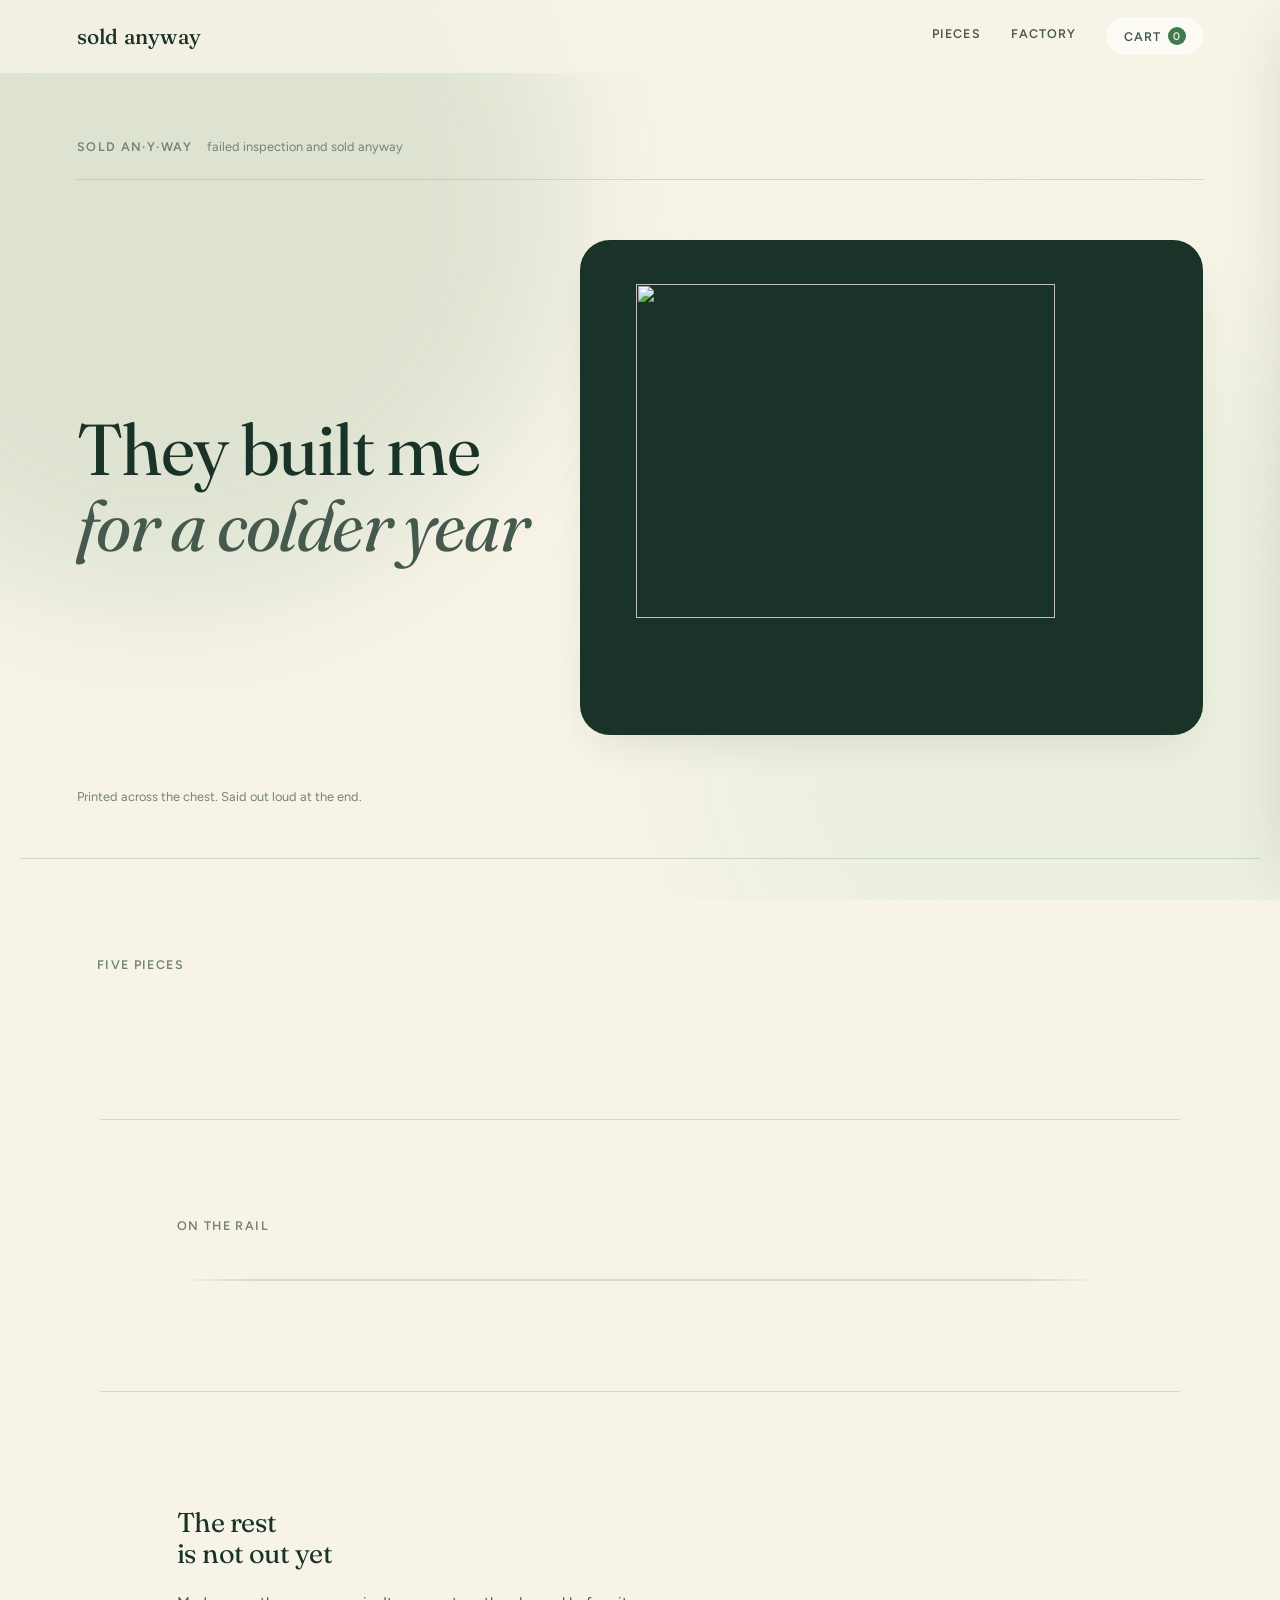
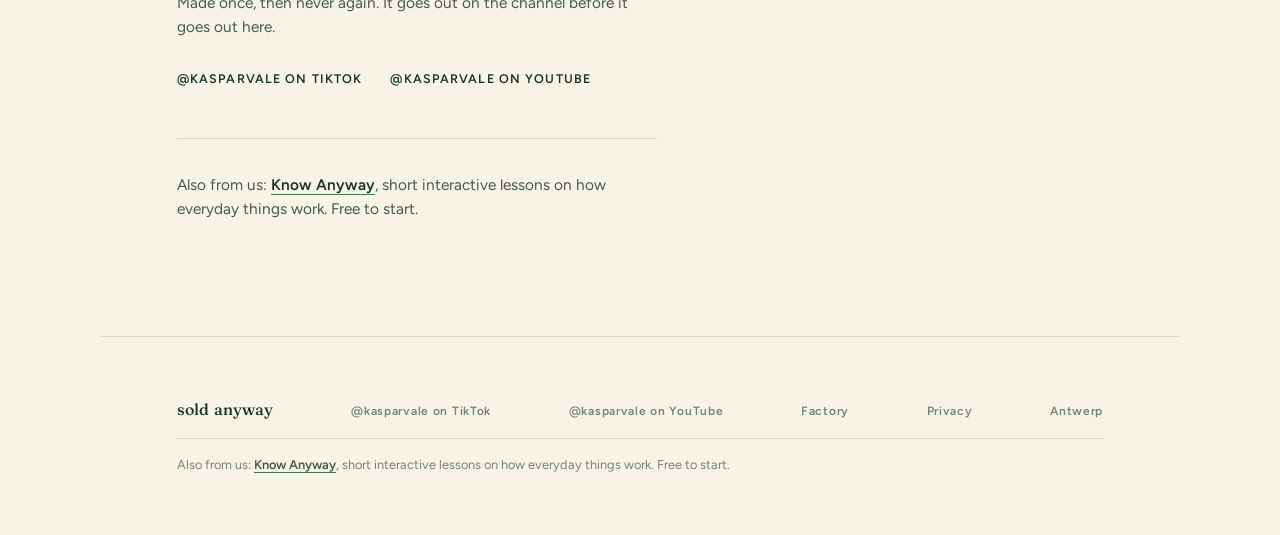
==== index.html @ ad13c568 "Restyle as a sibling of Know Anyway Look-only pass: parchment/forest-green design system replacing t" ====
<!DOCTYPE html>
<html lang="en">
<head>
<meta charset="UTF-8">
<meta name="viewport" content="width=device-width, initial-scale=1.0">
<title>sold anyway</title>
<meta name="description" content="They built me for a colder year. Six pieces.">
<link rel="icon" href="assets/favicon-32.png" sizes="32x32" type="image/png">
<link rel="icon" href="assets/favicon-16.png" sizes="16x16" type="image/png">
<link rel="icon" href="assets/favicon-512.png" sizes="512x512" type="image/png">
<link rel="apple-touch-icon" href="assets/apple-touch-icon.png">
<meta property="og:title" content="sold anyway">
<meta property="og:description" content="They built me for a colder year. Six pieces.">
<meta property="og:type" content="website">
<meta property="og:image" content="https://nicolasshamim.github.io/BlueTalk/og.png">
<meta name="twitter:card" content="summary_large_image">
<link rel="preconnect" href="https://fonts.googleapis.com">
<link rel="preconnect" href="https://fonts.gstatic.com" crossorigin>
<link href="https://fonts.googleapis.com/css2?family=Fraunces:opsz,wght@9..144,400..600&family=Figtree:wght@400;500;600;700&display=swap" rel="stylesheet">
<link rel="stylesheet" href="styles.css">
</head>
<body>

<div class="aura" aria-hidden="true"></div>

<nav id="nav">
  <a href="#top" class="wordmark">sold anyway</a>
  <div class="nav-right">
    <a href="#pieces" class="nav-link">Pieces</a>
    <a href="factory.html" class="nav-link">Factory</a>
    <button type="button" class="cart-btn" id="cartBtn" aria-haspopup="dialog" hidden>
      Cart <span class="cart-n" id="cartN">0</span>
    </button>
  </div>
</nav>

<header id="top" class="hero">
  <p class="define">
    <span>sold an&middot;y&middot;way</span>
    <em>failed inspection and sold anyway</em>
  </p>

  <div class="hero-row">
    <h1 class="line">
      <span>They built me</span>
      <span>for a colder year</span>
    </h1>

    <div class="kaspar" aria-hidden="true">
      <img src="assets/kaspar-serious.png" alt="" class="kaspar-serious">
      <img src="assets/kaspar-grin.png" alt="" class="kaspar-grin">
    </div>
  </div>

  <p class="hero-foot">Printed across the chest. Said out loud at the end.</p>
</header>

<main>

<section class="pieces" id="pieces">
  <h2 class="label" id="pieceCount">Five pieces</h2>
  <ul class="list" id="piecesList"></ul>
</section>

<section class="rack" id="rack">
  <h2 class="label">On the rail</h2>
  <div class="rail" aria-hidden="true"></div>
  <ul class="hangers" id="rackList"></ul>
</section>

<section class="join" id="more">
  <h2 class="line line-sm">The rest<br>is not out yet</h2>
  <p class="join-copy">Made once, then never again. It goes out on the channel before it goes out here.</p>
  <div class="join-links">
    <a class="join-link" href="https://www.tiktok.com/@kasparvale"
       target="_blank" rel="noopener">@kasparvale on TikTok</a>
    <a class="join-link" href="https://www.youtube.com/@kasparvale"
       target="_blank" rel="noopener">@kasparvale on YouTube</a>
  </div>

  <p class="also-from-us">Also from us: <a href="https://knowanyway.com" target="_blank" rel="noopener">Know Anyway</a>, short interactive lessons on how everyday things work. Free to start.</p>
</section>

</main>

<footer>
  <span class="wordmark wordmark-sm">sold anyway</span>
  <a href="https://www.tiktok.com/@kasparvale" class="dim"
     target="_blank" rel="noopener">@kasparvale on TikTok</a>
  <a href="https://www.youtube.com/@kasparvale" class="dim"
     target="_blank" rel="noopener">@kasparvale on YouTube</a>
  <a href="factory.html" class="dim">Factory</a>
  <a href="privacy.html" class="dim">Privacy</a>
  <span class="dim">Antwerp</span>
  <p class="footer-also">Also from us: <a href="https://knowanyway.com" target="_blank" rel="noopener">Know Anyway</a>, short interactive lessons on how everyday things work. Free to start.</p>
</footer>

<!-- VIEWER -->
<div class="viewer" id="viewer" hidden aria-hidden="true">
  <button type="button" class="viewer-close" id="viewerClose" aria-label="Close">&times;</button>

  <div class="viewer-stage">
    <div class="viewer-clip" id="viewerClip">
      <div class="viewer-lens" id="viewerLens">
        <img id="viewerFront" alt="">
        <img id="viewerBack" alt="">
      </div>
    </div>
  </div>

  <div class="viewer-bar">
    <div class="faces" role="group" aria-label="Which side">
      <button type="button" class="face" data-face="front" aria-pressed="true">Front</button>
      <button type="button" class="face" data-face="back" aria-pressed="false">Back</button>
    </div>
    <div class="viewer-colours" id="viewerColours" role="group" aria-label="Colour"></div>
    <button type="button" class="zoom" id="viewerZoom" aria-pressed="false">Zoom in</button>
    <button type="button" class="holo" id="viewerHolo" aria-pressed="false">Hologram</button>
  </div>

  <div class="viewer-cap"><span id="viewerName"></span><em id="viewerLine"></em></div>
</div>

<!-- CART -->
<div class="drawer-scrim" id="drawerScrim" hidden></div>
<aside class="drawer" id="drawer" role="dialog" aria-modal="true" aria-labelledby="drawerTitle" hidden>
  <div class="drawer-head">
    <h2 id="drawerTitle" class="label">Cart</h2>
    <button type="button" class="drawer-close" id="drawerClose" aria-label="Close cart">&times;</button>
  </div>

  <div class="drawer-body" id="drawerBody"></div>

  <div class="drawer-foot">
    <div class="drawer-total">
      <span>Total</span>
      <span id="cartTotal">&mdash;</span>
    </div>
    <p class="drawer-note">Shipping and tax are calculated at checkout.</p>
    <button type="button" class="checkout" id="checkoutBtn">Checkout</button>
    <p class="drawer-msg" id="drawerMsg" role="status" aria-live="polite"></p>
  </div>
</aside>

<script src="config.js"></script>
<script src="shop.js"></script>
<script src="script.js"></script>
</body>
</html>
---- styles.css ----
/* ============================================================
   SOLD ANYWAY
   Restyled as a sibling of Know Anyway: warm parchment, deep
   forest green, glass surfaces, Fraunces + Figtree, calm motion.
   Follows the visitor's OS light/dark setting — no toggle.
   Layout, structure and behaviour are unchanged; this file only
   repaints them.
   ============================================================ */

:root{
  --canvas:        #f7f4e7;
  --canvas-raised: #fdfbf1;
  --ink:           #1a3329;
  --ink-2:         #46594e;
  --ink-3:         #74837a;
  --accent:        #3f7a4f;
  --accent-2:      #5fae6c;
  --accent-soft:   #d3e6d1;
  --surface-strong:#1a3329;
  --on-strong:     #f4f1e3;
  --glass-fill:    rgba(255,255,255,.55);
  --glass-stroke:  rgba(255,255,255,.7);
  --line:          rgba(26,51,41,.14);
  --shadow:        rgba(31,45,33,.14);

  /* A real, if muted, error/sold-out colour — never the accent. */
  --warn: #b5533c;

  --f-head: 'Fraunces', Georgia, 'Times New Roman', serif;
  --f-body: 'Figtree', -apple-system, BlinkMacSystemFont, 'Segoe UI', sans-serif;

  --fs-display: clamp(2.4rem, 7vw, 4.5rem);
  --fs-title:   1.7rem;
  --fs-headline:1.28rem;
  --fs-body:    0.96rem;
  --fs-caption: 0.8rem;
  --fs-eyebrow: 0.78rem;

  --pad:  clamp(22px, 6vw, 84px);
  --maxw: 1080px;

  --ease: cubic-bezier(.2,.7,.2,1);
  --dur:  .4s;
}
@media (prefers-color-scheme: dark){
  :root{
    --canvas:        #0f1512;
    --canvas-raised: #17201c;
    --ink:           #e9f1e5;
    --ink-2:         #aebdb1;
    --ink-3:         #7f8d82;
    --accent:        #86cf8c;
    --accent-2:      #6dbb77;
    --accent-soft:   #294636;
    --surface-strong:#213c33;
    --on-strong:     #eef4ea;
    --glass-fill:    rgba(255,255,255,.05);
    --glass-stroke:  rgba(255,255,255,.12);
    --line:          rgba(233,241,229,.14);
    --shadow:        rgba(0,0,0,.4);
  }
}
@media (prefers-reduced-motion:reduce){ :root{ --dur:.01s; } }

*,*::before,*::after{ box-sizing:border-box; }

html{ scroll-behavior:smooth; overflow-x:hidden; overscroll-behavior:none; }
@media (prefers-reduced-motion:reduce){ html{ scroll-behavior:auto; } }

body{
  margin:0;
  background:var(--canvas);
  position:relative;
  overscroll-behavior:none;
  color:var(--ink);
  font-family:var(--f-body);
  font-weight:400;
  font-size:var(--fs-body);
  line-height:1.55;
  -webkit-font-smoothing:antialiased;
  transition:background .3s ease, color .3s ease;
}

a{ color:inherit; text-decoration:none; }
p{ margin:0; }

.sr-only{
  position:absolute; width:1px; height:1px; padding:0; margin:-1px;
  overflow:hidden; clip:rect(0 0 0 0); white-space:nowrap; border:0;
}
:focus-visible{ outline:2px solid var(--accent); outline-offset:3px; border-radius:2px; }

.label{
  font-family:var(--f-body); font-weight:600; font-size:var(--fs-eyebrow);
  letter-spacing:.11em; text-transform:uppercase; color:var(--ink-3);
  margin:0;
}
.dim{ color:var(--ink-3); }
.caption{ font-size:var(--fs-caption); line-height:1.4; color:var(--ink-3); }

/* --- motion: sections settle in, they don't announce themselves --- */
@keyframes riseIn{
  from{ opacity:0; transform:translateY(8px); }
  to  { opacity:1; transform:translateY(0); }
}
.pieces, .rack, .join, .cases, .factory-scene{
  animation:riseIn var(--dur) var(--ease) both;
}

/* --- aura: the only thing behind the page now --------------------- */
.aura{
  position:fixed; inset:0; z-index:0; pointer-events:none; overflow:hidden;
}
.aura::before, .aura::after{
  content:''; position:absolute; width:62vmax; height:62vmax; border-radius:50%;
  filter:blur(70px);
}
.aura::before{
  top:-22%; left:-18%;
  background:color-mix(in srgb, var(--accent) 14%, transparent);
}
.aura::after{
  bottom:-24%; right:-16%;
  background:color-mix(in srgb, var(--accent-soft) 30%, transparent);
}

nav, main, header, footer, .drawer, .drawer-scrim{ position:relative; z-index:1; }

/* --- glass + buttons: the two surfaces everything else is built from */
.glass{
  background:var(--glass-fill);
  border:1px solid var(--glass-stroke);
  backdrop-filter:blur(14px); -webkit-backdrop-filter:blur(14px);
  border-radius:22px;
}
.btn{
  display:inline-flex; align-items:center; justify-content:center; gap:8px;
  font-family:var(--f-body); font-weight:600; font-size:14px;
  border-radius:22px; padding:15px 26px; cursor:pointer;
  transition:transform .18s var(--ease), opacity .18s var(--ease),
             background .2s ease, color .2s ease, border-color .2s ease;
}
.btn:active{ transform:scale(.98); opacity:.92; }
.btn-primary{
  background:var(--surface-strong); color:var(--on-strong);
  border:1px solid rgba(255,255,255,.06);
}
.btn-primary:hover:not(:disabled){ opacity:.92; }
.btn-primary:disabled{ opacity:.4; cursor:default; }
.btn-secondary{
  background:var(--glass-fill); color:var(--ink);
  border:1px solid var(--glass-stroke);
  backdrop-filter:blur(14px); -webkit-backdrop-filter:blur(14px);
}
.btn-secondary:hover:not(:disabled){ border-color:var(--accent); }
.btn-secondary:disabled{ opacity:.4; cursor:default; }
.btn-secondary[aria-pressed="true"]{
  background:var(--accent-soft); color:var(--ink); border-color:var(--accent);
}

/* --- nav ---------------------------------------------------- */
#nav{
  position:sticky; top:0; z-index:20;
  display:flex; flex-wrap:wrap; align-items:center; justify-content:space-between;
  row-gap:8px;
  padding:18px var(--pad);
  background:color-mix(in srgb, var(--canvas) 78%, transparent);
  backdrop-filter:blur(16px); -webkit-backdrop-filter:blur(16px);
  border-bottom:1px solid transparent;
  transition:border-color .3s;
}
#nav.stuck{ border-bottom-color:var(--line); }

.wordmark{
  font-family:var(--f-head); font-weight:500; font-size:21px;
  letter-spacing:.01em; color:var(--ink); white-space:nowrap;
  text-transform:lowercase;
}
.wordmark-sm{ font-size:16px; }
@media (max-width:520px){ .wordmark{ font-size:17px; } }
.nav-right{
  display:flex; align-items:center; flex-wrap:wrap;
  gap:clamp(10px,3vw,30px); margin-left:auto;
}

.cart-btn{
  display:inline-flex; align-items:center; gap:7px;
  background:var(--glass-fill); border:1px solid var(--glass-stroke);
  backdrop-filter:blur(14px); -webkit-backdrop-filter:blur(14px);
  border-radius:999px; padding:8px 16px; cursor:pointer;
  font-family:var(--f-body); font-weight:600; font-size:var(--fs-eyebrow);
  letter-spacing:.09em; text-transform:uppercase; color:var(--ink-2);
  transition:border-color .2s, color .2s;
}
.cart-btn:hover{ color:var(--ink); border-color:var(--accent); }
.cart-n{
  display:inline-grid; place-items:center; min-width:18px; height:18px; padding:0 5px;
  background:var(--accent); color:var(--on-strong); border-radius:999px;
  font-size:11px; font-variant-numeric:tabular-nums;
}

.nav-link{
  font-family:var(--f-body); font-weight:600;
  font-size:var(--fs-eyebrow); letter-spacing:.09em; text-transform:uppercase;
  color:var(--ink-2);
  border-bottom:1px solid transparent; padding-bottom:3px;
  transition:color .2s, border-color .2s;
}
.nav-link:hover{ color:var(--ink); border-bottom-color:var(--accent); }

/* --- hero --------------------------------------------------- */
.hero{
  max-width:1360px; margin:0 auto;
  padding:clamp(36px,5vw,72px) var(--pad) clamp(32px,4vw,56px);
}

.define{
  display:flex; flex-wrap:wrap; align-items:baseline; gap:6px 14px;
  padding-bottom:22px; margin-bottom:clamp(34px,6vw,60px);
  border-bottom:1px solid var(--line);
}
.define span{
  font-family:var(--f-body); font-weight:600; font-size:var(--fs-eyebrow);
  letter-spacing:.11em; text-transform:uppercase; color:var(--ink-3);
}
.define em{
  font-style:normal; font-size:var(--fs-caption); color:var(--ink-3);
}

.line{
  font-family:var(--f-head); font-weight:400;
  font-size:var(--fs-display);
  line-height:1.05; letter-spacing:-.02em;
  margin:0; color:var(--ink);
}
.line span{ display:block; }
.line span:last-child{ color:var(--ink-2); font-style:italic; font-weight:400; }
.line-sm{ font-size:var(--fs-title); line-height:1.14; }

.hero-row{
  display:flex; align-items:center; justify-content:space-between;
  gap:clamp(20px,4vw,56px);
}
.hero-row .line{ flex:0 0 auto; }

/* Light line-art drawn for a dark ground vanishes on parchment, so it
   gets its own deep-green plate to stand on in either theme — the
   plate reads as a deliberate frame, not a fix. */
.kaspar{
  position:relative; flex:1 1 380px; min-width:220px; max-width:660px;
  aspect-ratio:900/715;
  background:var(--surface-strong); border-radius:30px;
  box-shadow:0 18px 46px -18px var(--shadow);
  transition:box-shadow .3s ease;
}
.kaspar:hover{ box-shadow:0 22px 56px -16px var(--shadow); }
.kaspar img{
  position:absolute; inset:9%; width:82%; height:82%;
  object-fit:contain; transition:opacity .6s var(--ease);
}
.kaspar-grin{ opacity:0; }
.kaspar:hover .kaspar-grin{ opacity:1; }
.kaspar:hover .kaspar-serious{ opacity:0; }

@media (max-width:720px){
  .hero-row{ flex-direction:column-reverse; align-items:center; text-align:center; gap:clamp(18px,5vw,32px); }
  .kaspar{ flex:0 0 auto; width:clamp(200px,64vw,320px); max-width:320px; }
}

.hero-foot{
  margin-top:clamp(30px,5vw,52px);
  font-size:var(--fs-caption); color:var(--ink-3);
}

/* --- pieces ------------------------------------------------- */
.pieces{
  max-width:min(1240px, 100%); margin:0 auto;
  padding:clamp(50px,8vw,96px) var(--pad);
  border-top:1px solid var(--line);
}
.list{
  list-style:none; margin:clamp(28px,4vw,48px) 0 0; padding:0;
  display:grid; gap:clamp(18px,2vw,28px);
  grid-template-columns:repeat(auto-fill,minmax(240px,1fr));
}
.piece{
  display:flex; flex-direction:column;
  background:var(--glass-fill); border:1px solid var(--glass-stroke);
  backdrop-filter:blur(14px); -webkit-backdrop-filter:blur(14px);
  border-radius:22px; overflow:hidden;
  box-shadow:0 18px 40px -28px var(--shadow);
}

.plate{
  position:relative; aspect-ratio:4/5; overflow:hidden;
  background:var(--canvas-raised);
  display:flex; align-items:center; justify-content:center;
}
.plate img{
  width:100%; height:100%; object-fit:cover; display:block;
  transition:transform .8s var(--ease);
}
.piece:hover .plate img{ transform:scale(1.035); }
.plate-wait{
  font-size:var(--fs-caption); letter-spacing:.02em; color:var(--ink-3);
}
.p-n{
  position:absolute; top:11px; left:13px;
  font-family:var(--f-body); font-weight:600; font-size:11px; letter-spacing:.1em;
  color:var(--on-strong); background:color-mix(in srgb, var(--surface-strong) 72%, transparent);
  padding:2px 8px; border-radius:999px;
}

.p-body{ padding:18px 20px 20px; display:flex; flex-direction:column; flex:1; }
.p-head{ display:flex; justify-content:space-between; align-items:baseline; gap:4px 14px; flex-wrap:wrap; }
.p-name{
  margin:0; font-family:var(--f-head); font-weight:500;
  font-size:var(--fs-headline); line-height:1.2; color:var(--ink);
}
.p-price{
  font-family:var(--f-body); font-weight:600; font-size:14px;
  color:var(--ink-2); font-variant-numeric:tabular-nums; white-space:nowrap;
}
.p-line{
  margin:8px 0 0; font-family:var(--f-head); font-weight:400; font-style:italic;
  font-size:16px; line-height:1.35; color:var(--ink-2);
}


/* --- buy: colourway, size, add ------------------------------- */
.buy{ margin-top:auto; padding-top:18px; display:flex; flex-direction:column; gap:13px; }

.colours{ display:flex; align-items:center; gap:9px; flex-wrap:wrap; }
.sw{
  width:22px; height:22px; padding:0; cursor:pointer;
  background:none; border:1px solid var(--line); border-radius:50%;
  display:grid; place-items:center;
  transition:border-color .25s ease, transform .25s ease;
}
.sw i{
  display:block; width:14px; height:14px; border-radius:50%;
  box-shadow:inset 0 0 0 1px rgba(0,0,0,.18);
}
.sw:hover{ border-color:var(--ink-3); }
.sw[aria-pressed="true"]{ border-color:var(--accent); transform:scale(1.1); }
.sw-name{
  margin-left:5px; font-family:var(--f-body); font-weight:600; font-size:12px;
  letter-spacing:.04em; color:var(--ink-2);
}

.sizes{ display:flex; flex-wrap:wrap; gap:7px; }
.size{
  min-width:44px; min-height:36px; padding:8px 14px; cursor:pointer;
  background:var(--glass-fill); color:var(--ink-2);
  border:1px solid var(--glass-stroke); border-radius:999px;
  font-family:var(--f-body); font-weight:600; font-size:13px;
  transition:background .22s ease, color .22s ease, border-color .22s ease;
}
.size:hover:not(:disabled){ border-color:var(--accent); color:var(--ink); }
.size:disabled{ opacity:.4; cursor:default; text-decoration:line-through; }
.size[aria-pressed="true"]{
  background:var(--accent-soft); color:var(--ink); border-color:var(--accent);
}

.buyrow{ display:flex; align-items:center; gap:14px; flex-wrap:wrap; }
.add{
  padding:12px 26px; cursor:pointer; min-height:44px;
  background:var(--surface-strong); color:var(--on-strong);
  border:1px solid rgba(255,255,255,.06); border-radius:22px;
  font-family:var(--f-body); font-size:14px; font-weight:600;
  transition:transform .18s var(--ease), opacity .18s ease, border-color .22s ease;
}
.add:active:not(:disabled){ transform:scale(.98); opacity:.92; }
.add:hover:not(:disabled){ opacity:.9; }
.add:disabled{ background:var(--glass-fill); color:var(--ink-3); border-color:var(--glass-stroke); cursor:default; }
.added{
  font-family:var(--f-body); font-weight:600; font-size:var(--fs-eyebrow);
  letter-spacing:.06em; color:var(--accent);
}

/* --- join --------------------------------------------------- */
.join{
  max-width:var(--maxw); margin:0 auto;
  padding:clamp(56px,9vw,120px) var(--pad);
  border-top:1px solid var(--line);
}
.join-copy{ margin-top:22px; color:var(--ink-2); max-width:48ch; }

.join-links{ display:flex; flex-wrap:wrap; gap:12px 28px; margin-top:30px; }

.join-link{
  display:inline-block; padding-bottom:5px;
  font-family:var(--f-body); font-size:var(--fs-eyebrow); font-weight:600;
  letter-spacing:.09em; text-transform:uppercase; color:var(--ink);
  border-bottom:1px solid transparent;
  transition:color .25s ease, border-color .25s ease;
}
.join-link:hover{ color:var(--accent); border-bottom-color:var(--accent); }

.also-from-us{
  margin-top:clamp(30px,5vw,44px); padding-top:clamp(24px,4vw,34px);
  border-top:1px solid var(--line);
  max-width:48ch; color:var(--ink-2);
}
.also-from-us a{
  color:var(--ink); font-weight:600; border-bottom:1px solid var(--accent);
  transition:color .2s ease;
}
.also-from-us a:hover{ color:var(--accent); }

/* --- footer ------------------------------------------------- */
footer{
  max-width:var(--maxw); margin:0 auto;
  display:flex; flex-wrap:wrap; justify-content:space-between; align-items:baseline; gap:10px 20px;
  padding:clamp(34px,5vw,60px) var(--pad);
  border-top:1px solid var(--line);
  font-family:var(--f-body); font-weight:600; font-size:12px;
  letter-spacing:.06em; color:var(--ink-3);
}
footer a.dim{ color:var(--ink-3); transition:color .2s; }
footer a.dim:hover{ color:var(--accent); }
.footer-also{
  flex-basis:100%; order:99; margin-top:6px; padding-top:16px;
  border-top:1px solid var(--line);
  font-weight:400; font-size:var(--fs-caption); color:var(--ink-3);
  letter-spacing:normal;
}
.footer-also a{ color:var(--ink-2); font-weight:600; border-bottom:1px solid var(--accent); }
.footer-also a:hover{ color:var(--accent); }

/* --- cart drawer -------------------------------------------- */
.drawer-scrim{
  position:fixed; inset:0; z-index:60;
  background:rgba(15,21,18,.4);
  backdrop-filter:blur(3px);
  opacity:0; transition:opacity .28s;
}
.drawer-scrim.open{ opacity:1; }

.drawer{
  position:fixed; top:0; right:0; bottom:0; z-index:61;
  width:min(430px, 100vw);
  display:flex; flex-direction:column;
  background:var(--canvas-raised); border-left:1px solid var(--line);
  box-shadow:-24px 0 60px -30px var(--shadow);
  transform:translateX(100%); transition:transform .3s ease;
}
.drawer.open{ transform:none; }
@media (prefers-reduced-motion:reduce){
  .drawer{ transition:none; }
  .drawer-scrim{ transition:none; }
}

.drawer-head{
  display:flex; align-items:center; justify-content:space-between;
  padding:20px 24px; border-bottom:1px solid var(--line);
}
.drawer-close{
  background:none; border:0; cursor:pointer; padding:6px;
  color:var(--ink-3); font-size:24px; line-height:1; transition:color .2s;
}
.drawer-close:hover{ color:var(--ink); }

.drawer-body{ flex:1; overflow-y:auto; padding:8px 24px; }
.drawer-empty{ padding:36px 0; color:var(--ink-3); font-size:14px; }

.cart-line{
  display:grid; grid-template-columns:1fr auto;
  gap:4px 16px; padding:20px 0; border-bottom:1px solid var(--line);
}
.cart-line-name{
  font-family:var(--f-head); font-weight:500; font-size:17px;
  color:var(--ink);
}
.cart-line-size{ grid-column:1; font-size:var(--fs-caption); color:var(--ink-3); }
.cart-line-price{ grid-row:1; grid-column:2; font-size:14px; color:var(--ink); font-weight:600; font-variant-numeric:tabular-nums; }

.qty{ grid-column:1; display:flex; align-items:center; gap:2px; margin-top:10px; }
.qty button{
  width:30px; height:30px; cursor:pointer;
  background:var(--glass-fill); color:var(--ink-2); border:1px solid var(--glass-stroke);
  border-radius:999px;
  font-family:var(--f-body); font-size:14px; line-height:1;
  transition:color .2s, border-color .2s;
}
.qty button:hover{ color:var(--ink); border-color:var(--accent); }
.qty span{
  min-width:34px; text-align:center; font-size:13px; color:var(--ink);
  font-variant-numeric:tabular-nums;
}
.drop{
  grid-column:2; align-self:end; background:none; border:0; padding:6px; cursor:pointer;
  font-family:var(--f-body); font-weight:600; font-size:var(--fs-eyebrow);
  letter-spacing:.06em; color:var(--ink-3); transition:color .2s;
}
.drop:hover{ color:var(--warn); }

.drawer-foot{
  margin:0 16px 16px; padding:20px; border-radius:22px;
  background:var(--glass-fill); border:1px solid var(--glass-stroke);
  backdrop-filter:blur(14px); -webkit-backdrop-filter:blur(14px);
}
.drawer-total{
  display:flex; justify-content:space-between; align-items:baseline;
  font-family:var(--f-head); font-size:20px; color:var(--ink);
}
.drawer-total span:first-child{
  font-family:var(--f-body); font-weight:600; font-size:var(--fs-eyebrow);
  letter-spacing:.09em; text-transform:uppercase; color:var(--ink-3);
}
.drawer-total span:last-child{ font-variant-numeric:tabular-nums; }
.drawer-note{ margin-top:8px; font-size:12px; color:var(--ink-3); }

.checkout{
  width:100%; margin-top:18px; padding:16px; cursor:pointer; min-height:44px;
  background:var(--surface-strong); color:var(--on-strong);
  border:1px solid rgba(255,255,255,.06); border-radius:22px;
  font-family:var(--f-body); font-size:15px; font-weight:600;
  transition:transform .18s var(--ease), opacity .2s ease;
}
.checkout:active:not(:disabled){ transform:scale(.98); opacity:.92; }
.checkout:hover:not(:disabled){ opacity:.9; }
.checkout:disabled{ opacity:.4; cursor:default; }

.drawer-msg{
  margin-top:12px; min-height:18px;
  font-size:12.5px; color:var(--ink-3); line-height:1.5;
}
.drawer-msg.bad{ color:var(--warn); }

/* --- prose page ---------------------------------------------- */
.prose{
  max-width:min(65ch, 100%); margin:0 auto;
  padding:clamp(48px,8vw,110px) var(--pad) clamp(40px,6vw,90px);
}
.prose h1{ margin-bottom:clamp(30px,5vw,54px); }
.prose h2{
  font-family:var(--f-head); font-weight:500; font-size:var(--fs-headline);
  color:var(--ink);
  margin:clamp(38px,5vw,58px) 0 16px;
}
.prose p{ color:var(--ink-2); margin-bottom:1.1em; }
.prose code{
  font-family:ui-monospace, Menlo, monospace; font-size:.9em;
  color:var(--ink); background:var(--canvas-raised);
  border:1px solid var(--line); padding:1px 7px; border-radius:4px;
}
.prose .intro{
  color:var(--ink); border-left:2px solid var(--accent);
  padding:2px 0 2px 18px; margin-bottom:8px;
}
.prose a{ color:var(--ink); border-bottom:1px solid var(--accent); }
.prose a:hover{ color:var(--accent); }
.prose .updated{ margin-top:clamp(40px,6vw,64px); font-size:var(--fs-caption); color:var(--ink-3); }

/* --- viewer -------------------------------------------------- */
.viewer[hidden]{ display:none !important; }
.viewer{
  position:fixed; inset:0; z-index:80;
  display:flex; flex-direction:column; align-items:center; justify-content:center;
  gap:clamp(18px,3.4vh,34px);
  padding:clamp(52px,8vh,88px) clamp(20px,7vw,110px) clamp(30px,5vh,58px);
  background:color-mix(in srgb, var(--canvas) 92%, transparent);
  backdrop-filter:blur(10px); -webkit-backdrop-filter:blur(10px);
  opacity:0; transition:opacity .38s ease;
}
.viewer.open{ opacity:1; }
.viewer-stage{
  position:relative; margin:0;
  width:min(72vw,480px); height:min(47vh,540px); max-width:100%;
  transform:translateY(26px) scale(.86); opacity:0;
  transition:transform .82s cubic-bezier(.16,.84,.24,1), opacity .5s ease;
}
/* A dark colourway on a dark ground still needs its own light. */
.viewer-stage::before{
  content:''; position:absolute; inset:-22% -20%; z-index:0;
  background:radial-gradient(52% 48% at 50% 44%,
    var(--accent-soft), color-mix(in srgb, var(--accent-soft) 55%, transparent) 36%,
    color-mix(in srgb, var(--accent-soft) 20%, transparent) 62%, transparent 84%);
  filter:blur(22px);
  pointer-events:none;
}
.viewer.open .viewer-stage{ transform:none; opacity:1; }

.viewer-clip{
  position:absolute; inset:0; z-index:1; cursor:zoom-in;
  perspective:1000px;
}
.viewer.zoomed .viewer-clip{ overflow:hidden; cursor:zoom-out; touch-action:none; }
.viewer-lens{
  position:absolute; inset:0;
  --zs:1; --ox:50%; --oy:50%;
  transform-origin:var(--ox) var(--oy);
  transition:transform .55s var(--ease);
  will-change:transform;
}
.viewer.zoomed .viewer-lens{ transform:scale(var(--zs)); }

.viewer-stage img{
  position:absolute; inset:0; width:100%; height:100%; object-fit:contain;
  transition:opacity .85s ease, transform .85s ease;
  backface-visibility:hidden; -webkit-backface-visibility:hidden;
  filter:drop-shadow(0 26px 40px var(--shadow));
}
.viewer.zoomed .viewer-stage img{ filter:none; }
#viewerBack{ opacity:0; transform:rotateY(-14deg) scale(.98); }
.viewer.turned #viewerFront{ opacity:0; transform:rotateY(14deg) scale(.98); }
.viewer.turned #viewerBack{ opacity:1; transform:none; }

/* --- viewer controls: one quiet glass bar --------------------- */
.viewer-bar{
  position:relative; z-index:2;
  display:flex; align-items:center; justify-content:center;
  gap:10px; flex-wrap:wrap;
  padding:8px; border-radius:999px;
  background:var(--glass-fill); border:1px solid var(--glass-stroke);
  backdrop-filter:blur(14px); -webkit-backdrop-filter:blur(14px);
  opacity:0; transition:opacity .5s ease .24s;
}
.viewer.open .viewer-bar{ opacity:1; }
.faces{
  display:flex; padding:3px; border-radius:999px; background:var(--canvas);
}
.face{
  padding:8px 16px; cursor:pointer; border-radius:999px;
  background:none; color:var(--ink-3); border:0;
  font-family:var(--f-body); font-weight:600; font-size:13px;
  transition:background .25s ease, color .25s ease, box-shadow .25s ease;
}
.face:hover:not(:disabled){ color:var(--ink); }
.face[aria-pressed="true"]{
  background:var(--canvas-raised); color:var(--ink);
  box-shadow:0 3px 10px -4px var(--shadow);
}
.face:disabled{ opacity:.4; cursor:default; }

.viewer-colours{ display:flex; align-items:center; gap:8px; padding:0 6px; }
.viewer-colours[hidden]{ display:none; }

.zoom, .holo{
  padding:8px 16px; cursor:pointer; border-radius:999px;
  background:none; color:var(--ink-2); border:1px solid transparent;
  font-family:var(--f-body); font-weight:600; font-size:13px;
  transition:background .25s ease, color .25s ease, border-color .25s ease, opacity .2s ease;
}
.zoom:hover, .holo:hover:not(:disabled){ color:var(--ink); border-color:var(--line); }
.zoom[aria-pressed="true"], .holo[aria-pressed="true"]{
  background:var(--accent-soft); color:var(--ink); border-color:var(--accent);
}
.holo:disabled, .zoom:disabled{ opacity:.35; cursor:default; }

.viewer-cap{
  margin:0; text-align:center; opacity:0; transition:opacity .5s ease .3s;
}
.viewer.open .viewer-cap{ opacity:1; }
.viewer-cap span{
  display:block; font-family:var(--f-head); font-weight:500; font-size:var(--fs-headline);
  color:var(--ink);
}
.viewer-cap em{
  display:block; margin-top:8px; font-family:var(--f-head); font-style:italic;
  font-weight:400; font-size:16px; color:var(--ink-2);
}
.viewer-close{
  position:absolute; top:22px; right:26px; z-index:2;
  width:40px; height:40px; display:flex; align-items:center; justify-content:center;
  background:var(--glass-fill); border:1px solid var(--glass-stroke); border-radius:999px;
  backdrop-filter:blur(14px); -webkit-backdrop-filter:blur(14px);
  color:var(--ink-2); font-size:26px; line-height:1;
  cursor:pointer; transition:color .2s;
}
.viewer-close:hover{ color:var(--ink); }
@media (prefers-reduced-motion:reduce){
  .viewer, .viewer-stage, .viewer-stage img, .viewer-cap,
  .viewer-bar, .viewer-lens{ transition:none; }
}

/* --- hologram: same turntable, retuned to a warm, quiet glow --- */
.viewer.holo .viewer-lens{
  transform-style:preserve-3d; -webkit-transform-style:preserve-3d;
  animation:holoSpin 5s linear infinite; animation-delay:-0.6s;
}
.viewer.holo .viewer-stage img{
  opacity:1 !important; transform:none !important;
  filter:drop-shadow(0 26px 40px var(--shadow));
}
.viewer.holo #viewerFront{ transform:rotateY(0deg) !important; }
.viewer.holo #viewerBack{ transform:rotateY(180deg) !important; }

@keyframes holoSpin{ from{ transform:rotateY(0deg); } to{ transform:rotateY(360deg); } }

.viewer.holo .viewer-stage::before{
  background:radial-gradient(52% 48% at 50% 44%,
    color-mix(in srgb, var(--accent) 30%, var(--canvas-raised)),
    color-mix(in srgb, var(--accent) 16%, transparent) 40%,
    color-mix(in srgb, var(--accent) 5%, transparent) 64%, transparent 84%);
  animation:holoPulse 3.4s ease-in-out infinite;
}
.viewer.holo .viewer-stage::after{
  content:''; position:absolute; inset:0; z-index:2; pointer-events:none;
  background:repeating-linear-gradient(0deg,
    color-mix(in srgb, var(--on-strong) 8%, transparent) 0px,
    color-mix(in srgb, var(--on-strong) 8%, transparent) 1px,
    transparent 2px, transparent 4px);
  mix-blend-mode:soft-light;
  animation:holoScan 5.5s linear infinite;
}
@keyframes holoPulse{ 0%,100%{ opacity:.7; } 50%{ opacity:1; } }
@keyframes holoScan{ from{ background-position:0 0; } to{ background-position:0 240px; } }

.viewer.holo .viewer-stage{ animation:holoFlicker 9s ease-in-out infinite; }
@keyframes holoFlicker{
  0%, 91%, 100%{ opacity:1; }
  92%{ opacity:.88; } 93%{ opacity:1; } 96%{ opacity:.93; } 97%{ opacity:1; }
}

@media (prefers-reduced-motion:reduce){
  .viewer.holo .viewer-lens{ animation:none; transform:rotateY(-28deg); }
  .viewer.holo .viewer-stage,
  .viewer.holo .viewer-stage::before,
  .viewer.holo .viewer-stage::after{ animation:none; }
}

/* --- the rail ------------------------------------------------ */
.rack{
  max-width:var(--maxw); margin:0 auto;
  padding:clamp(50px,8vw,96px) var(--pad) clamp(56px,9vw,110px);
  border-top:1px solid var(--line); position:relative;
}
.rail{
  height:2px; margin:clamp(26px,4vw,44px) 0 0;
  background:linear-gradient(90deg, transparent, var(--line) 8%, var(--line) 92%, transparent);
}
.hangers{
  list-style:none; margin:0; padding:0;
  display:flex; gap:clamp(10px,2vw,26px); align-items:flex-start;
  overflow-x:auto; scrollbar-width:none;
}
.hangers::-webkit-scrollbar{ display:none; }
.hang{
  flex:0 0 auto; width:clamp(130px,17vw,200px);
  display:flex; flex-direction:column; align-items:center;
  transform-origin:top center; transform:rotate(0deg);
  transition:transform .55s cubic-bezier(.22,.66,.26,1);
  will-change:transform;
}
.hang:hover{ transform:rotate(var(--tilt)) translateY(3px); }
.hang.pull{ animation:pull .92s cubic-bezier(.33,.06,.28,.98) both; }
.hang.swing{ animation:swing 2.15s cubic-bezier(.33,.06,.28,.98) both; }
@keyframes pull{
  0%   { transform:rotate(0deg); }
  40%  { transform:rotate(calc(var(--tilt) * 1.16)) translateY(4.2px); }
  64%  { transform:rotate(calc(var(--tilt) * .9))   translateY(2.4px); }
  84%  { transform:rotate(calc(var(--tilt) * 1.04)) translateY(3.3px); }
  100% { transform:rotate(var(--tilt)) translateY(3px); }
}
@keyframes swing{
  0%   { transform:rotate(var(--tilt)) translateY(3px); }
  22%  { transform:rotate(calc(var(--tilt) * -.5)); }
  44%  { transform:rotate(calc(var(--tilt) * .26)); }
  64%  { transform:rotate(calc(var(--tilt) * -.13)); }
  82%  { transform:rotate(calc(var(--tilt) * .055)); }
  100% { transform:rotate(0deg); }
}
@media (prefers-reduced-motion:reduce){
  .hang{ transition:none; }
  .hang.swing, .hang.pull{ animation:none; }
}
.hook{
  width:15px; height:26px; margin-top:-13px;
  border:2px solid var(--ink-3); border-top:0;
  border-radius:0 0 50% 50%; opacity:.6;
}
.hang img{
  width:100%; aspect-ratio:4/5; object-fit:contain; display:block;
  filter:drop-shadow(0 14px 22px var(--shadow));
}
.hang-wait{
  width:100%; aspect-ratio:4/5; display:flex; align-items:center; justify-content:center;
  border:1px solid var(--line); border-radius:14px;
  font-size:var(--fs-caption); color:var(--ink-3); text-align:center; padding:8px;
}
.hang-name{
  margin-top:10px; font-family:var(--f-body); font-weight:600; font-size:12px;
  color:var(--ink-2);
}
.open-able, .hang.open-able img{ cursor:zoom-in; }

/* --- factory page ---------------------------------------------
   The generated stills are photographic and inherently dark/moody —
   their own scrims stay dark regardless of theme, same as any
   editorial site running a photo hero over a light page. */
.factory-hero{
  position:relative; overflow:hidden;
  min-height:min(78vh, 720px);
  display:flex; align-items:flex-end;
}
.factory-hero-bg{
  position:absolute; inset:0; z-index:0;
  background:#0a0704 url("factory/backdrop-workbench.png") center 38%/cover no-repeat;
  transform:scale(1.04);
}
.factory-hero-scrim{
  position:absolute; inset:0; z-index:1;
  background:
    linear-gradient(0deg, rgba(6,8,7,.94) 2%, rgba(6,8,7,.72) 32%, rgba(6,8,7,.18) 62%, rgba(6,8,7,.35) 100%),
    linear-gradient(100deg, rgba(6,8,7,.55) 0%, rgba(6,8,7,.1) 46%, rgba(6,8,7,.5) 100%);
}
.factory-hero-copy{
  position:relative; z-index:2; width:100%;
  max-width:1360px; margin:0 auto;
  padding:clamp(120px,22vh,220px) var(--pad) clamp(40px,6vw,64px);
}
.factory-hero-copy .line{ color:#f4f1e3; }
.factory-hero-copy .line span:last-child{ color:#c9d6cd; }
.factory-hero-copy .hero-foot{ color:#c9d6cd; }

/* --- the desk scene -------------------------------------------------- */
.factory-scene{ border-top:1px solid var(--line); }
.scene-frame{
  position:relative; overflow:hidden;
  width:100%; background:#0a0704;
}
.scene-img{ position:absolute; inset:0; width:100%; height:100%; object-fit:cover; }
.scene-scrim{
  position:absolute; inset:0;
  background:linear-gradient(0deg, rgba(6,8,7,.82) 0%, rgba(6,8,7,.55) 20%, rgba(6,8,7,.1) 42%, transparent 60%);
}
.scene-copy{
  position:absolute; z-index:2; left:0; right:0; bottom:0;
  max-width:1360px; margin:0 auto;
  padding:0 var(--pad) clamp(48px,7vw,84px);
}
.scene-copy .label{ color:#c9d6cd; }
.scene-hint{
  margin:8px 0 0; font-size:var(--fs-caption); color:#c9d6cd;
}

.hotspot{
  position:absolute; left:0; top:0; transform:translate(-50%,-50%); z-index:3;
  display:flex; flex-direction:column; align-items:center; gap:8px;
  background:none; border:0; padding:12px; margin:-12px; cursor:pointer;
}
.hotspot-dot{
  width:13px; height:13px; border-radius:50%; background:var(--accent-2);
  box-shadow:0 0 0 4px color-mix(in srgb, var(--accent-2) 30%, transparent),
             0 0 16px color-mix(in srgb, var(--accent-2) 60%, transparent);
  animation:hotspotPulse 2.6s ease-in-out infinite;
}
.hotspot:hover .hotspot-dot, .hotspot:focus-visible .hotspot-dot{ background:#fff; }
@keyframes hotspotPulse{
  0%,100%{ box-shadow:0 0 0 4px color-mix(in srgb, var(--accent-2) 28%, transparent), 0 0 16px color-mix(in srgb, var(--accent-2) 55%, transparent); }
  50%{ box-shadow:0 0 0 9px color-mix(in srgb, var(--accent-2) 10%, transparent), 0 0 26px color-mix(in srgb, var(--accent-2) 75%, transparent); }
}
.hotspot-label{
  opacity:0; transform:translateY(3px); transition:opacity .2s ease, transform .2s ease;
  font-family:var(--f-body); font-weight:600; font-size:11px; letter-spacing:.06em;
  color:#f4f1e3; background:rgba(10,12,10,.82); border:1px solid rgba(255,255,255,.14);
  padding:4px 9px; border-radius:999px; white-space:nowrap; pointer-events:none;
}
.hotspot:hover .hotspot-label, .hotspot:focus-visible .hotspot-label{ opacity:1; transform:none; }
@media (prefers-reduced-motion:reduce){ .hotspot-dot{ animation:none; } }

/* --- case modal: the file, picked up off the desk ------------------- */
.case-modal[hidden]{ display:none !important; }
.case-modal{
  position:fixed; inset:0; z-index:80;
  display:flex; align-items:center; justify-content:center;
  padding:clamp(18px,5vw,60px);
}
.case-modal-scrim{
  position:absolute; inset:0;
  background:color-mix(in srgb, var(--canvas) 85%, transparent);
  backdrop-filter:blur(9px); -webkit-backdrop-filter:blur(9px);
  opacity:0; transition:opacity .3s ease;
}
.case-modal.open .case-modal-scrim{ opacity:1; }
.case-modal-panel{
  position:relative; z-index:1; width:min(720px,100%); max-height:88vh; overflow:auto;
  display:grid; grid-template-columns:minmax(0,1fr) minmax(0,1.15fr);
  background:var(--canvas-raised); border:1px solid var(--line);
  border-radius:22px;
  box-shadow:0 40px 90px -30px var(--shadow);
  transform:translateY(18px) scale(.97); opacity:0;
  transition:transform .4s cubic-bezier(.16,.84,.24,1), opacity .3s ease;
}
.case-modal.open .case-modal-panel{ transform:none; opacity:1; }
@media (max-width:640px){ .case-modal-panel{ grid-template-columns:1fr; } }
@media (prefers-reduced-motion:reduce){
  .case-modal-scrim, .case-modal-panel{ transition:none; }
}

.case-modal-sketch{
  width:100%; height:100%; min-height:200px; object-fit:cover; display:block;
  background:#d9d0bb;
  border-radius:22px 0 0 22px;
}
@media (max-width:640px){ .case-modal-sketch{ border-radius:22px 22px 0 0; } }
.case-modal-close{
  position:absolute; top:12px; right:12px; z-index:2;
  width:36px; height:36px; display:flex; align-items:center; justify-content:center;
  background:var(--glass-fill); border:1px solid var(--glass-stroke); border-radius:999px;
  backdrop-filter:blur(14px); -webkit-backdrop-filter:blur(14px);
  color:var(--ink-2); font-size:22px; line-height:1; cursor:pointer; transition:color .2s;
}
.case-modal-close:hover{ color:var(--ink); }

.case-modal-body{ padding:clamp(22px,3.4vw,32px); display:flex; flex-direction:column; gap:14px; }
.case-head{
  display:flex; align-items:baseline; justify-content:space-between; gap:10px;
  flex-wrap:wrap;
}
.case-piece{
  font-family:var(--f-head); font-weight:500; font-size:var(--fs-headline);
  color:var(--ink);
}
.case-lot{
  font-family:var(--f-body); font-weight:600; font-size:11px;
  letter-spacing:.08em; color:var(--ink-3); white-space:nowrap;
}

.case-specialist{ font-size:14px; color:var(--ink-2); line-height:1.6; }
.case-specialist strong{ color:var(--ink); font-weight:600; }

.case-verdict{ font-size:13.5px; color:var(--ink-2); line-height:1.7; }
.case-stamp{
  display:inline-block; margin:0 8px 4px 0; padding:3px 10px;
  border:1.5px solid var(--warn); color:var(--warn); border-radius:999px;
  font-family:var(--f-body); font-size:11px; font-weight:600;
  letter-spacing:.08em; text-transform:uppercase;
}

.case-quote{
  font-family:var(--f-head); font-style:italic; font-weight:400;
  font-size:16px; line-height:1.5; color:var(--ink);
  border-left:2px solid var(--accent); padding-left:14px;
}

.case-watch{
  align-self:flex-start; margin-top:2px;
  font-family:var(--f-body); font-size:var(--fs-eyebrow); font-weight:600;
  letter-spacing:.08em; text-transform:uppercase; color:var(--ink);
  border-bottom:1px solid var(--accent); padding-bottom:3px;
  transition:color .25s ease, border-color .25s ease;
}
.case-watch:hover{ color:var(--accent); }
.case-pending{
  align-self:flex-start; margin-top:2px;
  font-family:var(--f-body); font-size:var(--fs-eyebrow); font-weight:600;
  letter-spacing:.08em; text-transform:uppercase; color:var(--ink-3);
}

@media (max-width:520px){
  .factory-hero{ min-height:min(64vh,560px); }
  .factory-hero-copy{ padding-top:clamp(90px,30vh,160px); }
}
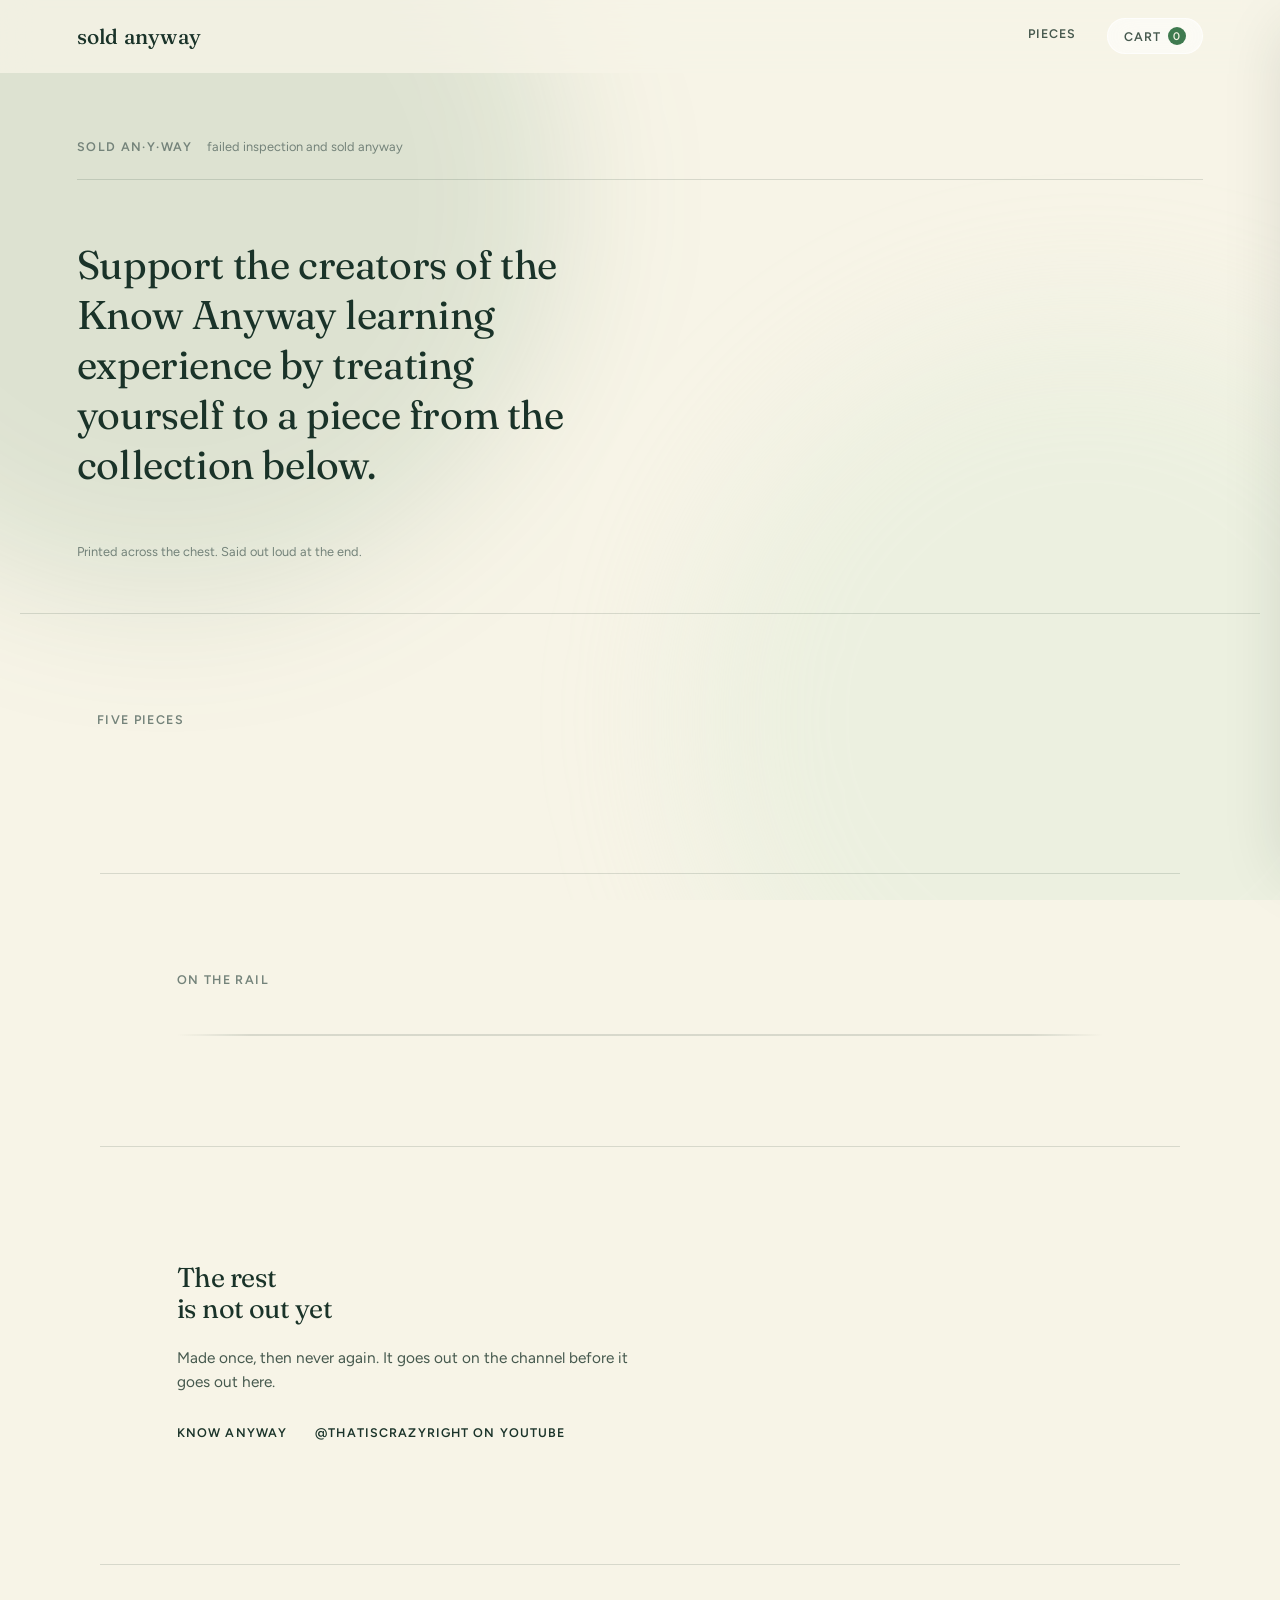
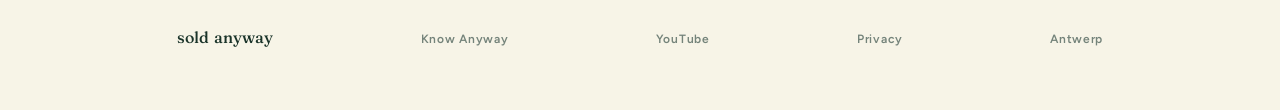
==== commit 2c1130a8: "Remove Kaspar Vale branding, point back to Know Anyway Repositioning the store as directly Know Anyw" ====
--- a/index.html
+++ b/index.html
@@ -4,13 +4,13 @@
 <meta charset="UTF-8">
 <meta name="viewport" content="width=device-width, initial-scale=1.0">
 <title>sold anyway</title>
-<meta name="description" content="They built me for a colder year. Six pieces.">
+<meta name="description" content="Support the creators of Know Anyway — shop the collection.">
 <link rel="icon" href="assets/favicon-32.png" sizes="32x32" type="image/png">
 <link rel="icon" href="assets/favicon-16.png" sizes="16x16" type="image/png">
 <link rel="icon" href="assets/favicon-512.png" sizes="512x512" type="image/png">
 <link rel="apple-touch-icon" href="assets/apple-touch-icon.png">
 <meta property="og:title" content="sold anyway">
-<meta property="og:description" content="They built me for a colder year. Six pieces.">
+<meta property="og:description" content="Support the creators of Know Anyway — shop the collection.">
 <meta property="og:type" content="website">
 <meta property="og:image" content="https://nicolasshamim.github.io/BlueTalk/og.png">
 <meta name="twitter:card" content="summary_large_image">
@@ -27,7 +27,6 @@
   <a href="#top" class="wordmark">sold anyway</a>
   <div class="nav-right">
     <a href="#pieces" class="nav-link">Pieces</a>
-    <a href="factory.html" class="nav-link">Factory</a>
     <button type="button" class="cart-btn" id="cartBtn" aria-haspopup="dialog" hidden>
       Cart <span class="cart-n" id="cartN">0</span>
     </button>
@@ -40,17 +39,7 @@
     <em>failed inspection and sold anyway</em>
   </p>
 
-  <div class="hero-row">
-    <h1 class="line">
-      <span>They built me</span>
-      <span>for a colder year</span>
-    </h1>
-
-    <div class="kaspar" aria-hidden="true">
-      <img src="assets/kaspar-serious.png" alt="" class="kaspar-serious">
-      <img src="assets/kaspar-grin.png" alt="" class="kaspar-grin">
-    </div>
-  </div>
+  <h1 class="line line-cta">Support the creators of the Know Anyway learning experience by treating yourself to a piece from the collection below.</h1>
 
   <p class="hero-foot">Printed across the chest. Said out loud at the end.</p>
 </header>
@@ -72,27 +61,23 @@
   <h2 class="line line-sm">The rest<br>is not out yet</h2>
   <p class="join-copy">Made once, then never again. It goes out on the channel before it goes out here.</p>
   <div class="join-links">
-    <a class="join-link" href="https://www.tiktok.com/@kasparvale"
-       target="_blank" rel="noopener">@kasparvale on TikTok</a>
-    <a class="join-link" href="https://www.youtube.com/@kasparvale"
-       target="_blank" rel="noopener">@kasparvale on YouTube</a>
+    <a class="join-link" href="https://knowanyway.com"
+       target="_blank" rel="noopener">Know Anyway</a>
+    <a class="join-link" href="https://www.youtube.com/@ThatisCrazyRight"
+       target="_blank" rel="noopener">@ThatisCrazyRight on YouTube</a>
   </div>
-
-  <p class="also-from-us">Also from us: <a href="https://knowanyway.com" target="_blank" rel="noopener">Know Anyway</a>, short interactive lessons on how everyday things work. Free to start.</p>
 </section>
 
 </main>
 
 <footer>
   <span class="wordmark wordmark-sm">sold anyway</span>
-  <a href="https://www.tiktok.com/@kasparvale" class="dim"
-     target="_blank" rel="noopener">@kasparvale on TikTok</a>
-  <a href="https://www.youtube.com/@kasparvale" class="dim"
-     target="_blank" rel="noopener">@kasparvale on YouTube</a>
-  <a href="factory.html" class="dim">Factory</a>
+  <a href="https://knowanyway.com" class="dim"
+     target="_blank" rel="noopener">Know Anyway</a>
+  <a href="https://www.youtube.com/@ThatisCrazyRight" class="dim"
+     target="_blank" rel="noopener">YouTube</a>
   <a href="privacy.html" class="dim">Privacy</a>
   <span class="dim">Antwerp</span>
-  <p class="footer-also">Also from us: <a href="https://knowanyway.com" target="_blank" rel="noopener">Know Anyway</a>, short interactive lessons on how everyday things work. Free to start.</p>
 </footer>
 
 <!-- VIEWER -->
--- a/styles.css
+++ b/styles.css
@@ -103,7 +103,7 @@
   from{ opacity:0; transform:translateY(8px); }
   to  { opacity:1; transform:translateY(0); }
 }
-.pieces, .rack, .join, .cases, .factory-scene{
+.pieces, .rack, .join{
   animation:riseIn var(--dur) var(--ease) both;
 }
 
@@ -236,35 +236,11 @@
 .line span{ display:block; }
 .line span:last-child{ color:var(--ink-2); font-style:italic; font-weight:400; }
 .line-sm{ font-size:var(--fs-title); line-height:1.14; }
-
-.hero-row{
-  display:flex; align-items:center; justify-content:space-between;
-  gap:clamp(20px,4vw,56px);
-}
-.hero-row .line{ flex:0 0 auto; }
-
-/* Light line-art drawn for a dark ground vanishes on parchment, so it
-   gets its own deep-green plate to stand on in either theme — the
-   plate reads as a deliberate frame, not a fix. */
-.kaspar{
-  position:relative; flex:1 1 380px; min-width:220px; max-width:660px;
-  aspect-ratio:900/715;
-  background:var(--surface-strong); border-radius:30px;
-  box-shadow:0 18px 46px -18px var(--shadow);
-  transition:box-shadow .3s ease;
-}
-.kaspar:hover{ box-shadow:0 22px 56px -16px var(--shadow); }
-.kaspar img{
-  position:absolute; inset:9%; width:82%; height:82%;
-  object-fit:contain; transition:opacity .6s var(--ease);
-}
-.kaspar-grin{ opacity:0; }
-.kaspar:hover .kaspar-grin{ opacity:1; }
-.kaspar:hover .kaspar-serious{ opacity:0; }
-
-@media (max-width:720px){
-  .hero-row{ flex-direction:column-reverse; align-items:center; text-align:center; gap:clamp(18px,5vw,32px); }
-  .kaspar{ flex:0 0 auto; width:clamp(200px,64vw,320px); max-width:320px; }
+/* A full sentence, not a two-line poetic pair — it needs a sentence's
+   size, not the display scale built for three or four words. */
+.line-cta{
+  font-size:clamp(1.6rem, 3.4vw, 2.5rem); line-height:1.25;
+  letter-spacing:-.01em; max-width:20ch;
 }
 
 .hero-foot{
@@ -396,17 +372,6 @@
   transition:color .25s ease, border-color .25s ease;
 }
 .join-link:hover{ color:var(--accent); border-bottom-color:var(--accent); }
-
-.also-from-us{
-  margin-top:clamp(30px,5vw,44px); padding-top:clamp(24px,4vw,34px);
-  border-top:1px solid var(--line);
-  max-width:48ch; color:var(--ink-2);
-}
-.also-from-us a{
-  color:var(--ink); font-weight:600; border-bottom:1px solid var(--accent);
-  transition:color .2s ease;
-}
-.also-from-us a:hover{ color:var(--accent); }
 
 /* --- footer ------------------------------------------------- */
 footer{
@@ -419,14 +384,6 @@
 }
 footer a.dim{ color:var(--ink-3); transition:color .2s; }
 footer a.dim:hover{ color:var(--accent); }
-.footer-also{
-  flex-basis:100%; order:99; margin-top:6px; padding-top:16px;
-  border-top:1px solid var(--line);
-  font-weight:400; font-size:var(--fs-caption); color:var(--ink-3);
-  letter-spacing:normal;
-}
-.footer-also a{ color:var(--ink-2); font-weight:600; border-bottom:1px solid var(--accent); }
-.footer-also a:hover{ color:var(--accent); }
 
 /* --- cart drawer -------------------------------------------- */
 .drawer-scrim{
@@ -786,171 +743,3 @@
 }
 .open-able, .hang.open-able img{ cursor:zoom-in; }
 
-/* --- factory page ---------------------------------------------
-   The generated stills are photographic and inherently dark/moody —
-   their own scrims stay dark regardless of theme, same as any
-   editorial site running a photo hero over a light page. */
-.factory-hero{
-  position:relative; overflow:hidden;
-  min-height:min(78vh, 720px);
-  display:flex; align-items:flex-end;
-}
-.factory-hero-bg{
-  position:absolute; inset:0; z-index:0;
-  background:#0a0704 url("factory/backdrop-workbench.png") center 38%/cover no-repeat;
-  transform:scale(1.04);
-}
-.factory-hero-scrim{
-  position:absolute; inset:0; z-index:1;
-  background:
-    linear-gradient(0deg, rgba(6,8,7,.94) 2%, rgba(6,8,7,.72) 32%, rgba(6,8,7,.18) 62%, rgba(6,8,7,.35) 100%),
-    linear-gradient(100deg, rgba(6,8,7,.55) 0%, rgba(6,8,7,.1) 46%, rgba(6,8,7,.5) 100%);
-}
-.factory-hero-copy{
-  position:relative; z-index:2; width:100%;
-  max-width:1360px; margin:0 auto;
-  padding:clamp(120px,22vh,220px) var(--pad) clamp(40px,6vw,64px);
-}
-.factory-hero-copy .line{ color:#f4f1e3; }
-.factory-hero-copy .line span:last-child{ color:#c9d6cd; }
-.factory-hero-copy .hero-foot{ color:#c9d6cd; }
-
-/* --- the desk scene -------------------------------------------------- */
-.factory-scene{ border-top:1px solid var(--line); }
-.scene-frame{
-  position:relative; overflow:hidden;
-  width:100%; background:#0a0704;
-}
-.scene-img{ position:absolute; inset:0; width:100%; height:100%; object-fit:cover; }
-.scene-scrim{
-  position:absolute; inset:0;
-  background:linear-gradient(0deg, rgba(6,8,7,.82) 0%, rgba(6,8,7,.55) 20%, rgba(6,8,7,.1) 42%, transparent 60%);
-}
-.scene-copy{
-  position:absolute; z-index:2; left:0; right:0; bottom:0;
-  max-width:1360px; margin:0 auto;
-  padding:0 var(--pad) clamp(48px,7vw,84px);
-}
-.scene-copy .label{ color:#c9d6cd; }
-.scene-hint{
-  margin:8px 0 0; font-size:var(--fs-caption); color:#c9d6cd;
-}
-
-.hotspot{
-  position:absolute; left:0; top:0; transform:translate(-50%,-50%); z-index:3;
-  display:flex; flex-direction:column; align-items:center; gap:8px;
-  background:none; border:0; padding:12px; margin:-12px; cursor:pointer;
-}
-.hotspot-dot{
-  width:13px; height:13px; border-radius:50%; background:var(--accent-2);
-  box-shadow:0 0 0 4px color-mix(in srgb, var(--accent-2) 30%, transparent),
-             0 0 16px color-mix(in srgb, var(--accent-2) 60%, transparent);
-  animation:hotspotPulse 2.6s ease-in-out infinite;
-}
-.hotspot:hover .hotspot-dot, .hotspot:focus-visible .hotspot-dot{ background:#fff; }
-@keyframes hotspotPulse{
-  0%,100%{ box-shadow:0 0 0 4px color-mix(in srgb, var(--accent-2) 28%, transparent), 0 0 16px color-mix(in srgb, var(--accent-2) 55%, transparent); }
-  50%{ box-shadow:0 0 0 9px color-mix(in srgb, var(--accent-2) 10%, transparent), 0 0 26px color-mix(in srgb, var(--accent-2) 75%, transparent); }
-}
-.hotspot-label{
-  opacity:0; transform:translateY(3px); transition:opacity .2s ease, transform .2s ease;
-  font-family:var(--f-body); font-weight:600; font-size:11px; letter-spacing:.06em;
-  color:#f4f1e3; background:rgba(10,12,10,.82); border:1px solid rgba(255,255,255,.14);
-  padding:4px 9px; border-radius:999px; white-space:nowrap; pointer-events:none;
-}
-.hotspot:hover .hotspot-label, .hotspot:focus-visible .hotspot-label{ opacity:1; transform:none; }
-@media (prefers-reduced-motion:reduce){ .hotspot-dot{ animation:none; } }
-
-/* --- case modal: the file, picked up off the desk ------------------- */
-.case-modal[hidden]{ display:none !important; }
-.case-modal{
-  position:fixed; inset:0; z-index:80;
-  display:flex; align-items:center; justify-content:center;
-  padding:clamp(18px,5vw,60px);
-}
-.case-modal-scrim{
-  position:absolute; inset:0;
-  background:color-mix(in srgb, var(--canvas) 85%, transparent);
-  backdrop-filter:blur(9px); -webkit-backdrop-filter:blur(9px);
-  opacity:0; transition:opacity .3s ease;
-}
-.case-modal.open .case-modal-scrim{ opacity:1; }
-.case-modal-panel{
-  position:relative; z-index:1; width:min(720px,100%); max-height:88vh; overflow:auto;
-  display:grid; grid-template-columns:minmax(0,1fr) minmax(0,1.15fr);
-  background:var(--canvas-raised); border:1px solid var(--line);
-  border-radius:22px;
-  box-shadow:0 40px 90px -30px var(--shadow);
-  transform:translateY(18px) scale(.97); opacity:0;
-  transition:transform .4s cubic-bezier(.16,.84,.24,1), opacity .3s ease;
-}
-.case-modal.open .case-modal-panel{ transform:none; opacity:1; }
-@media (max-width:640px){ .case-modal-panel{ grid-template-columns:1fr; } }
-@media (prefers-reduced-motion:reduce){
-  .case-modal-scrim, .case-modal-panel{ transition:none; }
-}
-
-.case-modal-sketch{
-  width:100%; height:100%; min-height:200px; object-fit:cover; display:block;
-  background:#d9d0bb;
-  border-radius:22px 0 0 22px;
-}
-@media (max-width:640px){ .case-modal-sketch{ border-radius:22px 22px 0 0; } }
-.case-modal-close{
-  position:absolute; top:12px; right:12px; z-index:2;
-  width:36px; height:36px; display:flex; align-items:center; justify-content:center;
-  background:var(--glass-fill); border:1px solid var(--glass-stroke); border-radius:999px;
-  backdrop-filter:blur(14px); -webkit-backdrop-filter:blur(14px);
-  color:var(--ink-2); font-size:22px; line-height:1; cursor:pointer; transition:color .2s;
-}
-.case-modal-close:hover{ color:var(--ink); }
-
-.case-modal-body{ padding:clamp(22px,3.4vw,32px); display:flex; flex-direction:column; gap:14px; }
-.case-head{
-  display:flex; align-items:baseline; justify-content:space-between; gap:10px;
-  flex-wrap:wrap;
-}
-.case-piece{
-  font-family:var(--f-head); font-weight:500; font-size:var(--fs-headline);
-  color:var(--ink);
-}
-.case-lot{
-  font-family:var(--f-body); font-weight:600; font-size:11px;
-  letter-spacing:.08em; color:var(--ink-3); white-space:nowrap;
-}
-
-.case-specialist{ font-size:14px; color:var(--ink-2); line-height:1.6; }
-.case-specialist strong{ color:var(--ink); font-weight:600; }
-
-.case-verdict{ font-size:13.5px; color:var(--ink-2); line-height:1.7; }
-.case-stamp{
-  display:inline-block; margin:0 8px 4px 0; padding:3px 10px;
-  border:1.5px solid var(--warn); color:var(--warn); border-radius:999px;
-  font-family:var(--f-body); font-size:11px; font-weight:600;
-  letter-spacing:.08em; text-transform:uppercase;
-}
-
-.case-quote{
-  font-family:var(--f-head); font-style:italic; font-weight:400;
-  font-size:16px; line-height:1.5; color:var(--ink);
-  border-left:2px solid var(--accent); padding-left:14px;
-}
-
-.case-watch{
-  align-self:flex-start; margin-top:2px;
-  font-family:var(--f-body); font-size:var(--fs-eyebrow); font-weight:600;
-  letter-spacing:.08em; text-transform:uppercase; color:var(--ink);
-  border-bottom:1px solid var(--accent); padding-bottom:3px;
-  transition:color .25s ease, border-color .25s ease;
-}
-.case-watch:hover{ color:var(--accent); }
-.case-pending{
-  align-self:flex-start; margin-top:2px;
-  font-family:var(--f-body); font-size:var(--fs-eyebrow); font-weight:600;
-  letter-spacing:.08em; text-transform:uppercase; color:var(--ink-3);
-}
-
-@media (max-width:520px){
-  .factory-hero{ min-height:min(64vh,560px); }
-  .factory-hero-copy{ padding-top:clamp(90px,30vh,160px); }
-}
